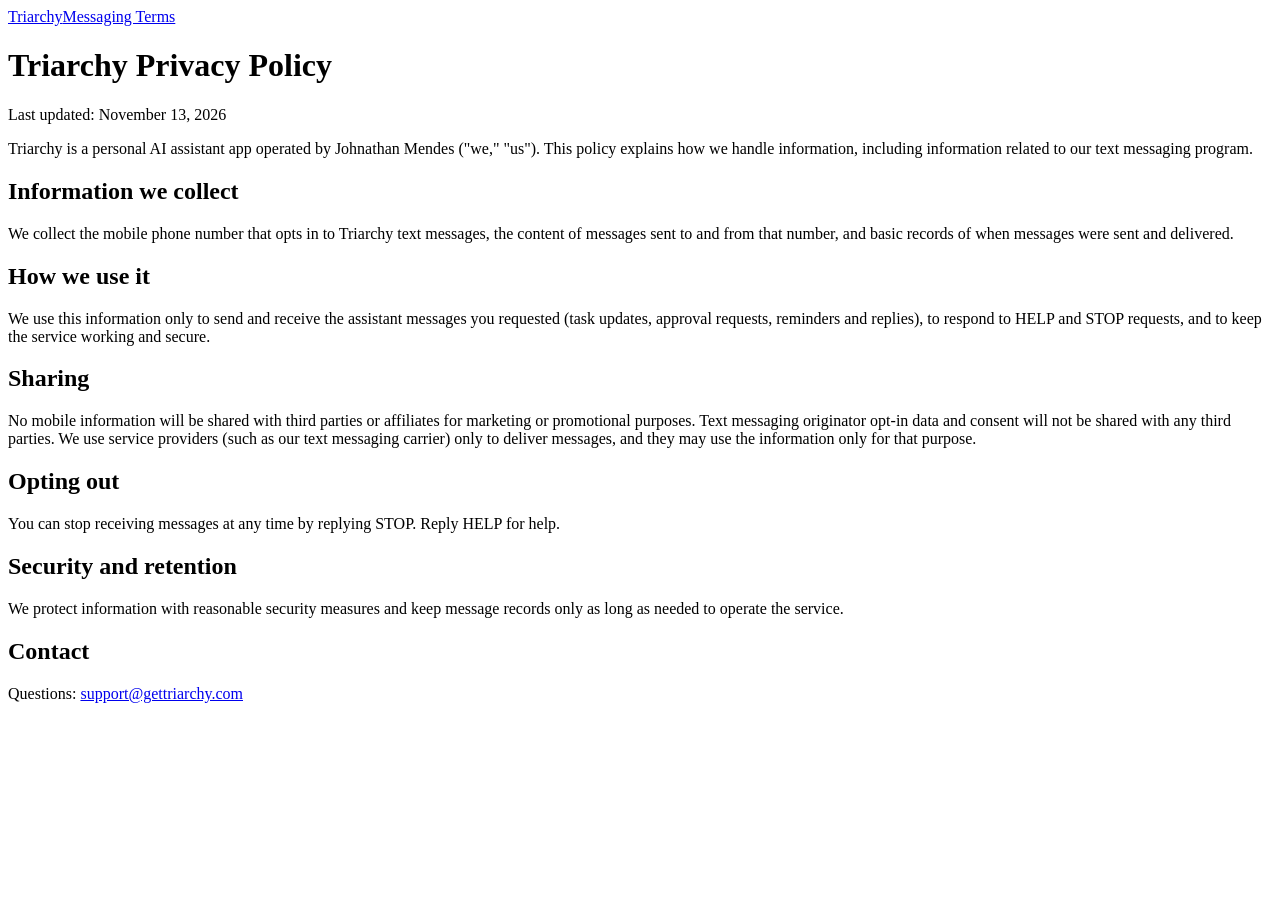
==== privacy/index.html @ fd54bcd3 "Create index.html" ====
<!doctype html><html lang="en"><head><meta charset="utf-8"><meta name="viewport" content="width=device-width,initial-scale=1"><title>Privacy Policy · Triarchy</title><link rel="stylesheet" href="/style.css"></head><body>
<nav><a href="/">Triarchy</a><a href="/terms/">Messaging Terms</a></nav>
<h1>Triarchy Privacy Policy</h1><p class="meta">Last updated: November 13, 2026</p>
<p>Triarchy is a personal AI assistant app operated by Johnathan Mendes ("we," "us"). This policy explains how we handle information, including information related to our text messaging program.</p>
<h2>Information we collect</h2><p>We collect the mobile phone number that opts in to Triarchy text messages, the content of messages sent to and from that number, and basic records of when messages were sent and delivered.</p>
<h2>How we use it</h2><p>We use this information only to send and receive the assistant messages you requested (task updates, approval requests, reminders and replies), to respond to HELP and STOP requests, and to keep the service working and secure.</p>
<h2>Sharing</h2><p>No mobile information will be shared with third parties or affiliates for marketing or promotional purposes. Text messaging originator opt-in data and consent will not be shared with any third parties. We use service providers (such as our text messaging carrier) only to deliver messages, and they may use the information only for that purpose.</p>
<h2>Opting out</h2><p>You can stop receiving messages at any time by replying STOP. Reply HELP for help.</p>
<h2>Security and retention</h2><p>We protect information with reasonable security measures and keep message records only as long as needed to operate the service.</p>
<h2>Contact</h2><p>Questions: <a href="mailto:support@gettriarchy.com">support@gettriarchy.com</a></p>
</body></html>
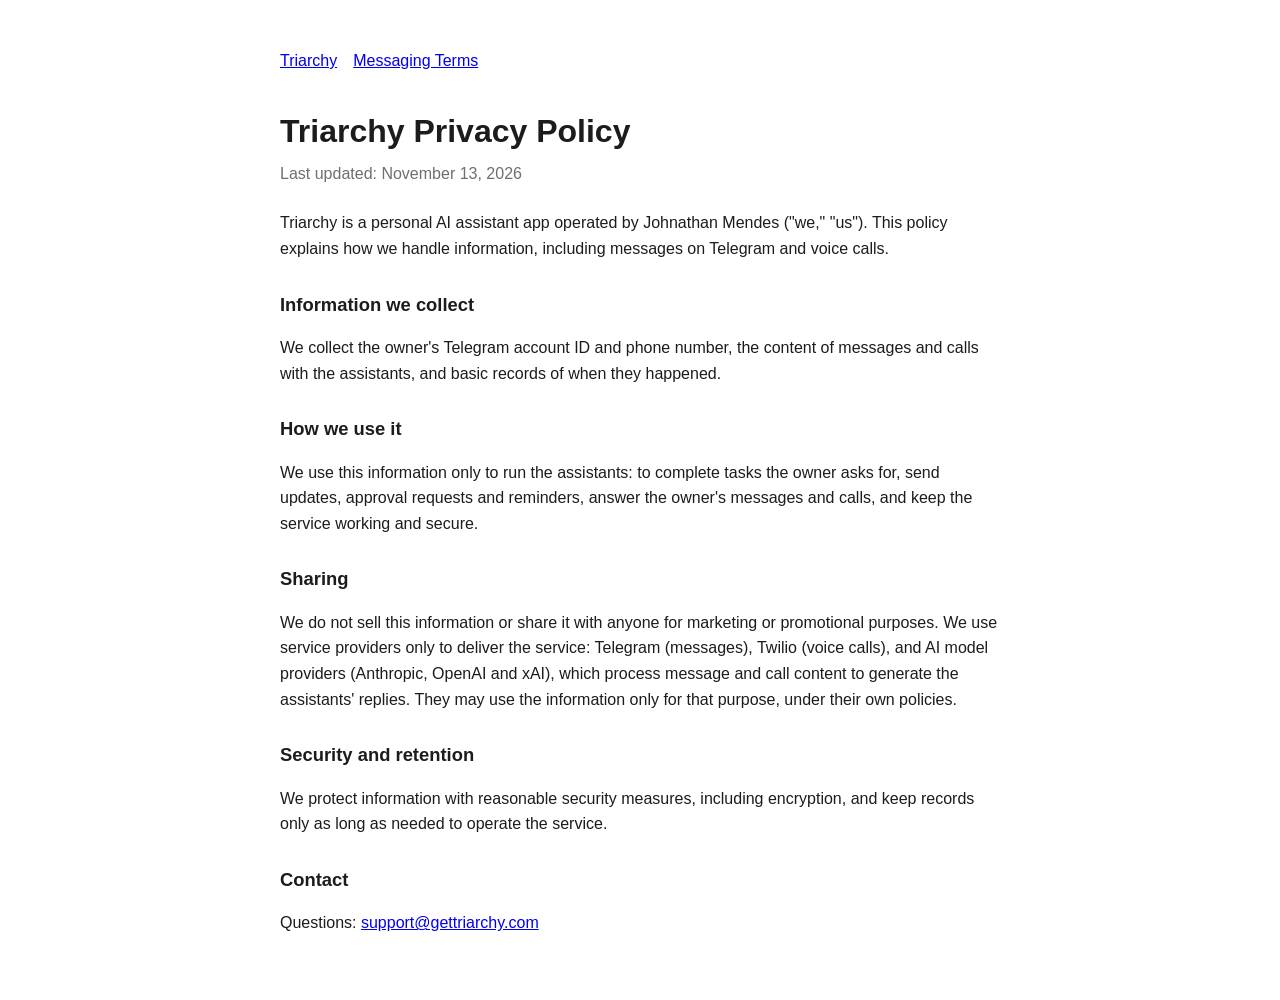
==== commit 1049eaf6: "Update index.html" ====
--- a/privacy/index.html
+++ b/privacy/index.html
@@ -1,11 +1,10 @@
 <!doctype html><html lang="en"><head><meta charset="utf-8"><meta name="viewport" content="width=device-width,initial-scale=1"><title>Privacy Policy · Triarchy</title><link rel="stylesheet" href="/style.css"></head><body>
 <nav><a href="/">Triarchy</a><a href="/terms/">Messaging Terms</a></nav>
 <h1>Triarchy Privacy Policy</h1><p class="meta">Last updated: November 13, 2026</p>
-<p>Triarchy is a personal AI assistant app operated by Johnathan Mendes ("we," "us"). This policy explains how we handle information, including information related to our text messaging program.</p>
-<h2>Information we collect</h2><p>We collect the mobile phone number that opts in to Triarchy text messages, the content of messages sent to and from that number, and basic records of when messages were sent and delivered.</p>
-<h2>How we use it</h2><p>We use this information only to send and receive the assistant messages you requested (task updates, approval requests, reminders and replies), to respond to HELP and STOP requests, and to keep the service working and secure.</p>
-<h2>Sharing</h2><p>No mobile information will be shared with third parties or affiliates for marketing or promotional purposes. Text messaging originator opt-in data and consent will not be shared with any third parties. We use service providers (such as our text messaging carrier) only to deliver messages, and they may use the information only for that purpose.</p>
-<h2>Opting out</h2><p>You can stop receiving messages at any time by replying STOP. Reply HELP for help.</p>
-<h2>Security and retention</h2><p>We protect information with reasonable security measures and keep message records only as long as needed to operate the service.</p>
+<p>Triarchy is a personal AI assistant app operated by Johnathan Mendes ("we," "us"). This policy explains how we handle information, including messages on Telegram and voice calls.</p>
+<h2>Information we collect</h2><p>We collect the owner's Telegram account ID and phone number, the content of messages and calls with the assistants, and basic records of when they happened.</p>
+<h2>How we use it</h2><p>We use this information only to run the assistants: to complete tasks the owner asks for, send updates, approval requests and reminders, answer the owner's messages and calls, and keep the service working and secure.</p>
+<h2>Sharing</h2><p>We do not sell this information or share it with anyone for marketing or promotional purposes. We use service providers only to deliver the service: Telegram (messages), Twilio (voice calls), and AI model providers (Anthropic, OpenAI and xAI), which process message and call content to generate the assistants' replies. They may use the information only for that purpose, under their own policies.</p>
+<h2>Security and retention</h2><p>We protect information with reasonable security measures, including encryption, and keep records only as long as needed to operate the service.</p>
 <h2>Contact</h2><p>Questions: <a href="mailto:support@gettriarchy.com">support@gettriarchy.com</a></p>
 </body></html>
--- a/style.css
+++ b/style.css
@@ -0,0 +1,6 @@
+:root{color-scheme:light dark}
+body{font-family:-apple-system,BlinkMacSystemFont,"Segoe UI",Roboto,Helvetica,Arial,sans-serif;max-width:720px;margin:0 auto;padding:48px 24px;line-height:1.6;color:#1c1c1e;background:#fff}
+@media (prefers-color-scheme:dark){body{color:#f2f2f7;background:#111}a{color:#8ab4ff}}
+h1{font-size:2rem;margin:0 0 4px}h2{font-size:1.15rem;margin:28px 0 6px}
+.meta{color:#6e6e73;margin:0 0 24px}nav{margin-bottom:32px}nav a{margin-right:16px}
+footer{margin-top:48px;color:#6e6e73;font-size:.9rem}
